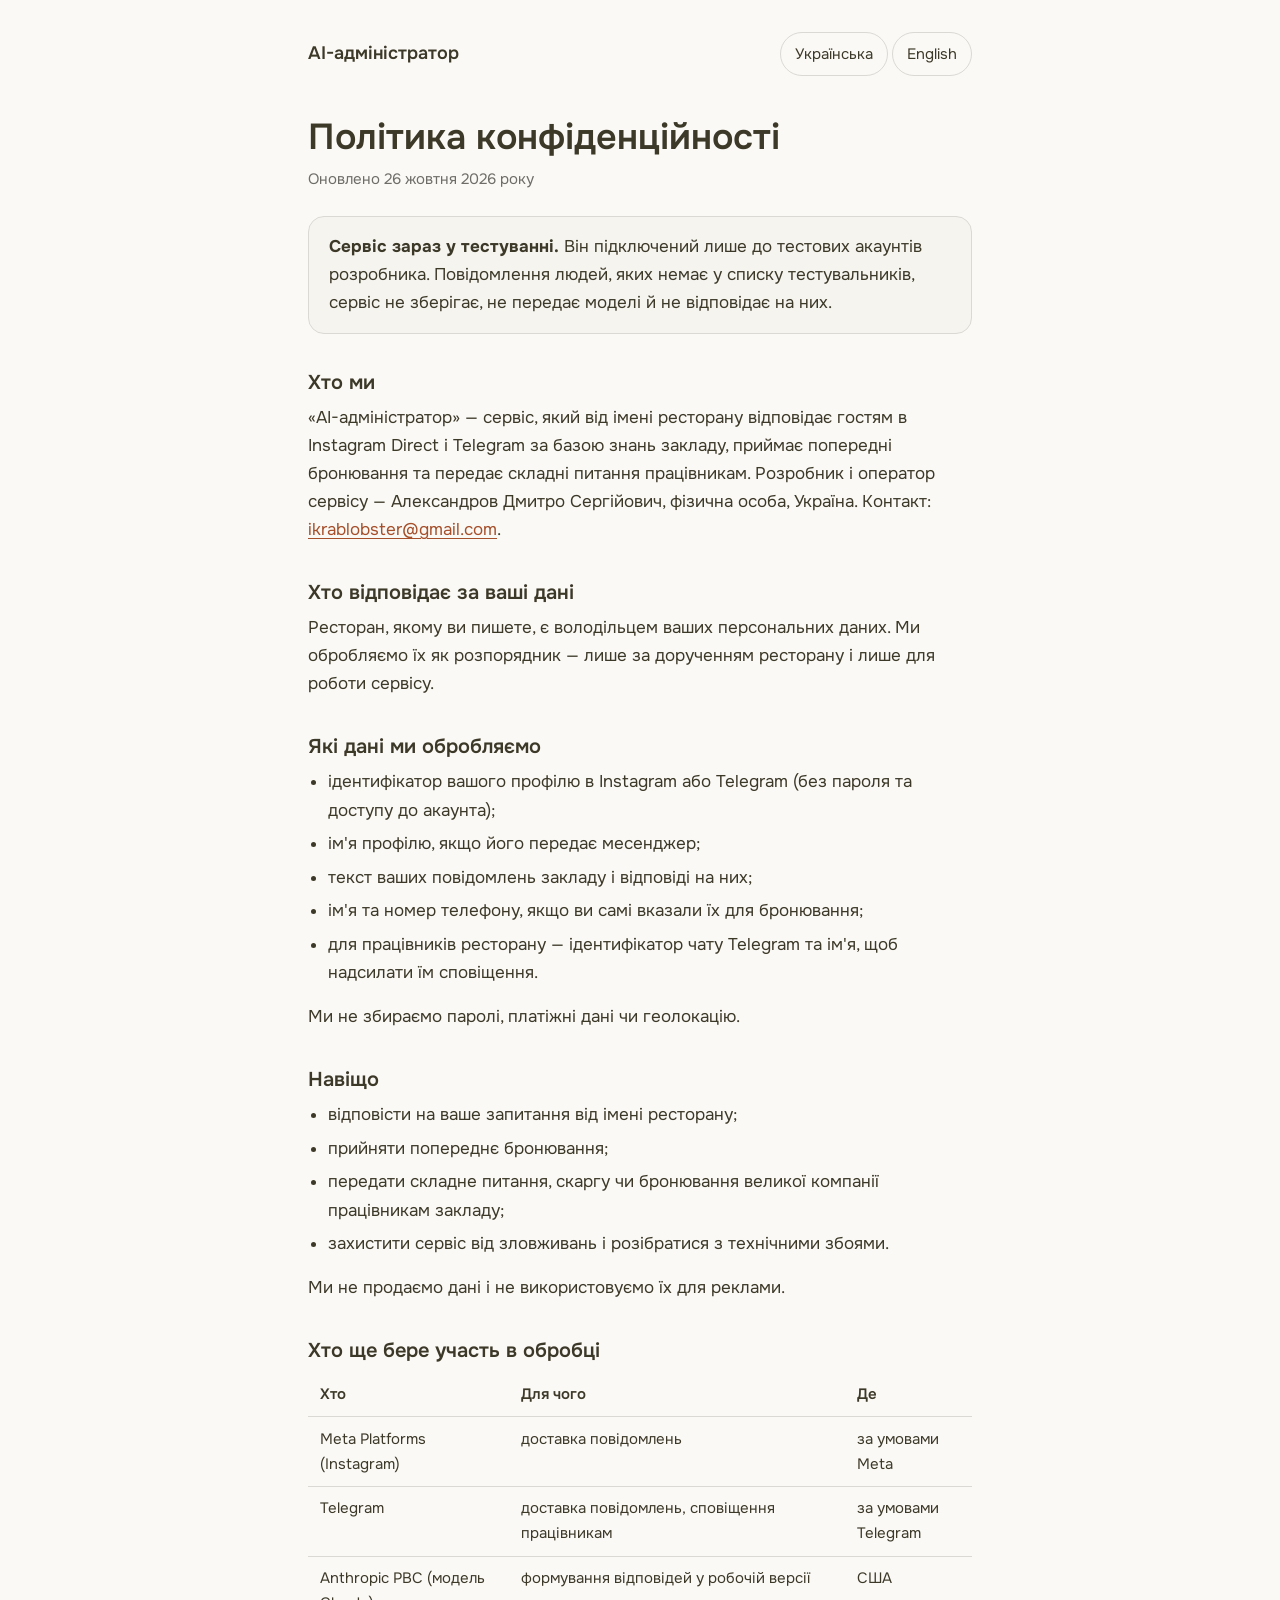
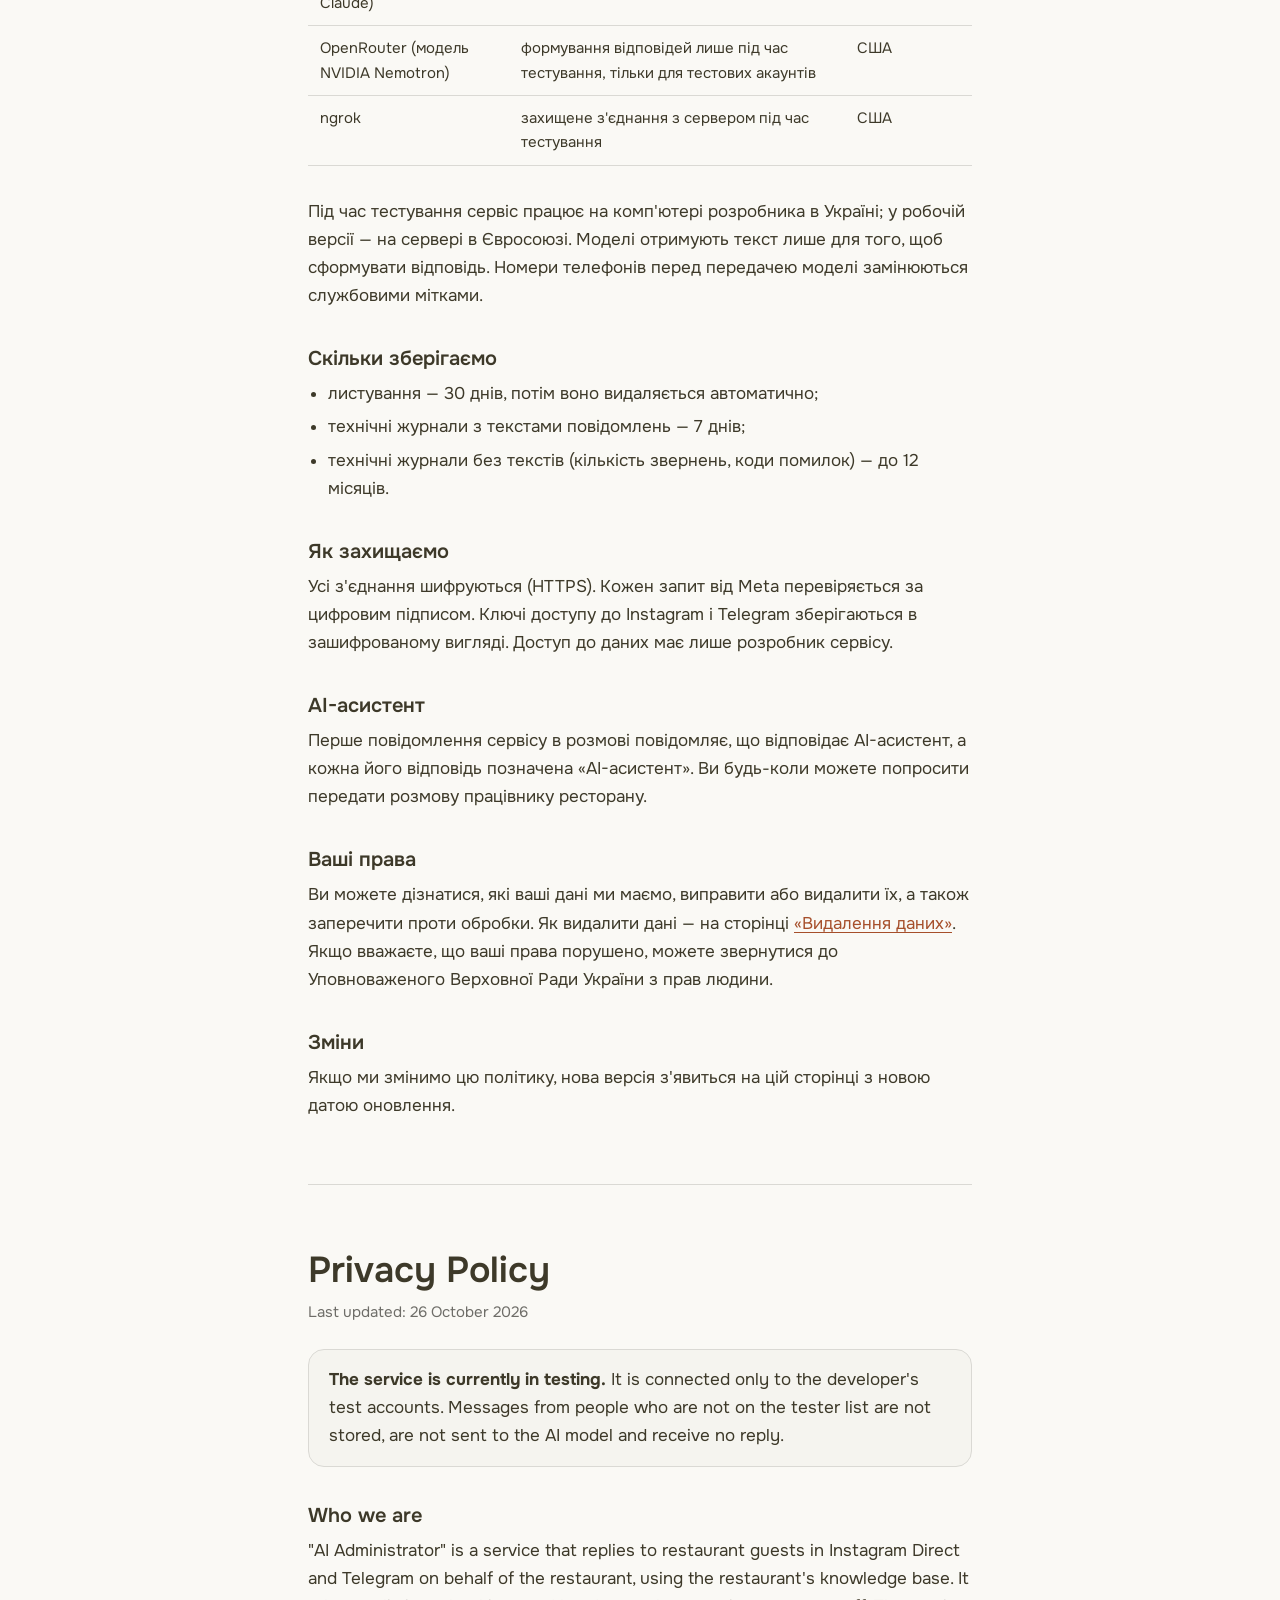
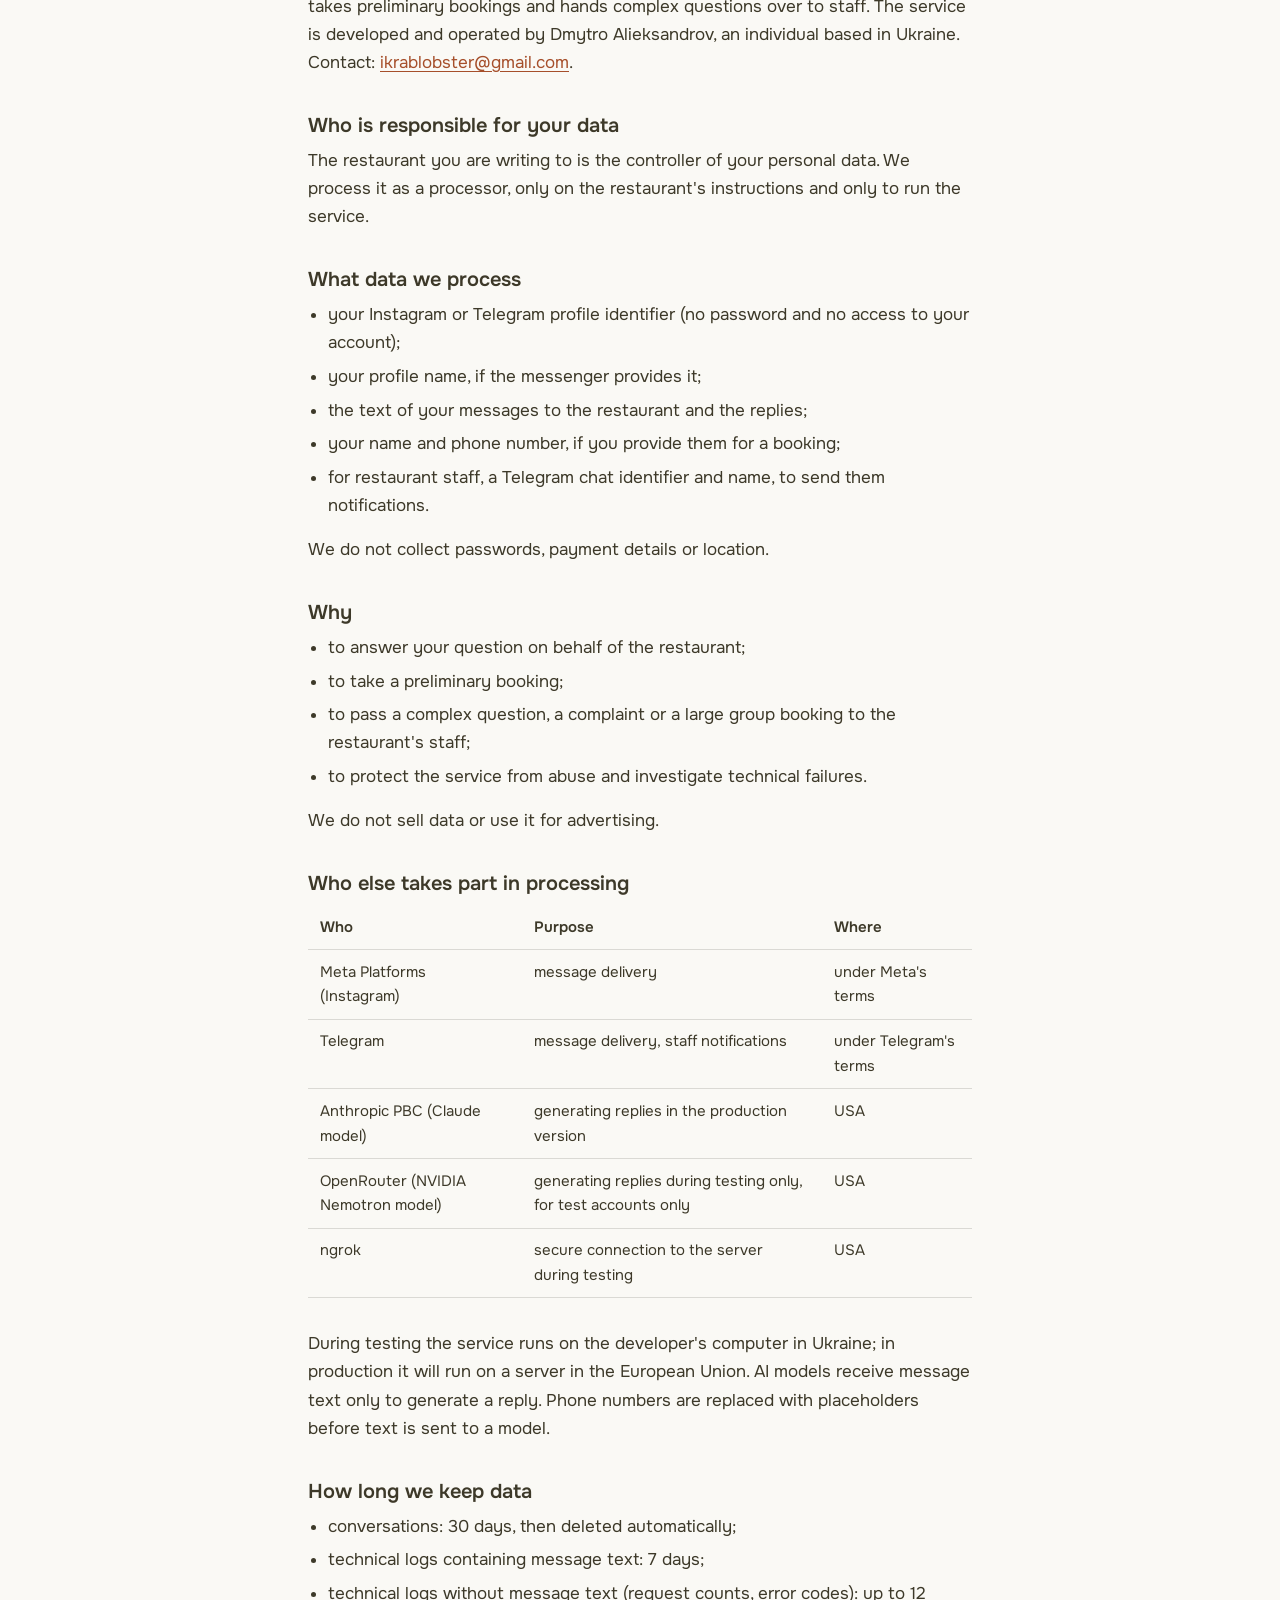
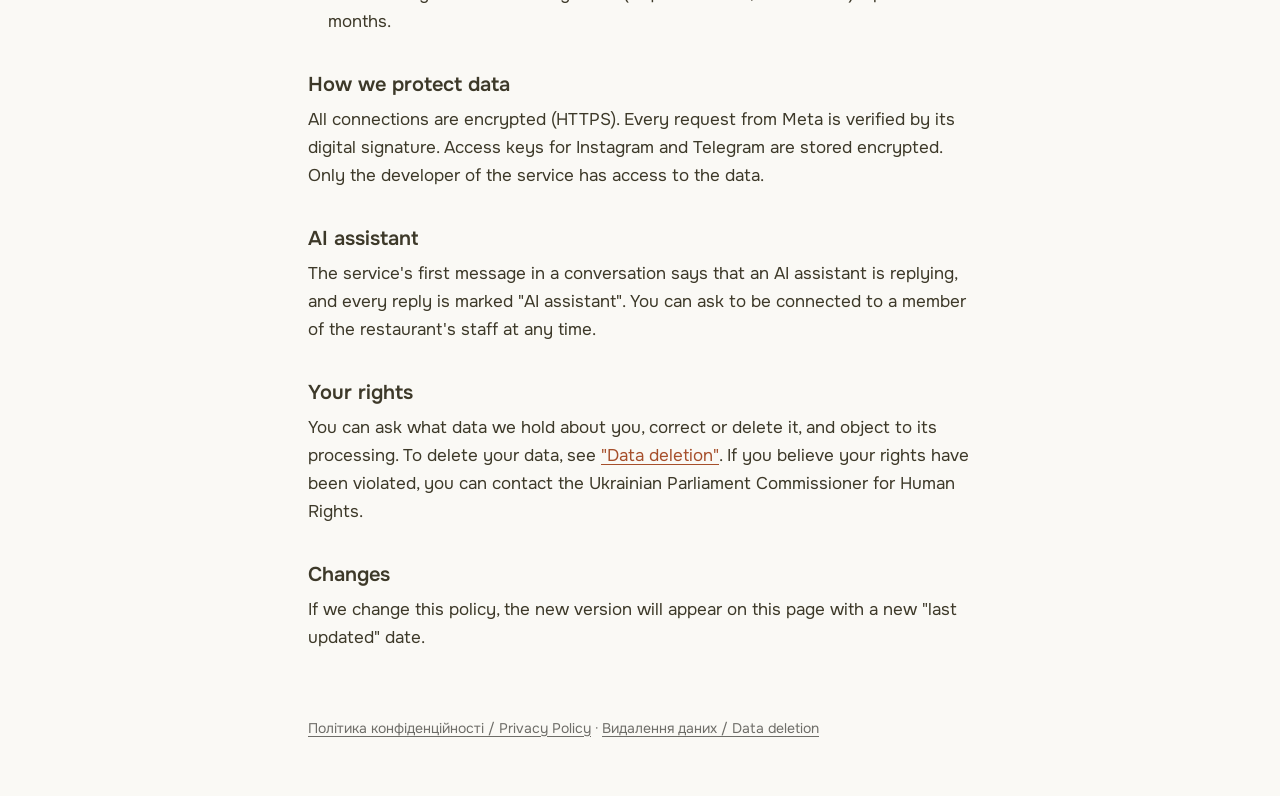
==== privacy.html @ 5cb9f988 "Політика конфіденційності та видалення даних Co-Authored-By: Claude Opus 5.5 <noreply@anthropic.com>" ====
<!doctype html>
<html lang="uk">
<head>
<meta charset="utf-8">
<meta name="viewport" content="width=device-width, initial-scale=1">
<title>Політика конфіденційності · AI-адміністратор</title>
<meta name="description" content="Як AI-адміністратор ресторанів обробляє повідомлення гостів і персональні дані. Privacy Policy.">
<meta name="theme-color" media="(prefers-color-scheme: light)" content="#FBF9F4">
<meta name="theme-color" media="(prefers-color-scheme: dark)" content="#30302E">
<link rel="preconnect" href="https://fonts.googleapis.com">
<link rel="preconnect" href="https://fonts.gstatic.com" crossorigin>
<link rel="stylesheet" href="https://fonts.googleapis.com/css2?family=Onest:wght@400;600&display=swap">
<link rel="stylesheet" href="style.css">
</head>
<body>
<a class="skip" href="#uk">Перейти до тексту</a>
<header>
  <a class="brand" href="index.html">AI-адміністратор</a>
  <nav class="langs" aria-label="Мова / Language">
    <a href="#uk" lang="uk">Українська</a>
    <a href="#en" lang="en">English</a>
  </nav>
</header>

<main>
<section class="lang" id="uk" lang="uk">
  <h1>Політика конфіденційності</h1>
  <p class="meta">Оновлено 26 жовтня 2026 року</p>

  <div class="note">
    <p><strong>Сервіс зараз у тестуванні.</strong> Він підключений лише до тестових акаунтів розробника. Повідомлення людей, яких немає у списку тестувальників, сервіс не зберігає, не передає моделі й не відповідає на них.</p>
  </div>

  <h2>Хто ми</h2>
  <p>«AI-адміністратор» — сервіс, який від імені ресторану відповідає гостям в Instagram Direct і Telegram за базою знань закладу, приймає попередні бронювання та передає складні питання працівникам. Розробник і оператор сервісу — Александров Дмитро Сергійович, фізична особа, Україна. Контакт: <a href="mailto:ikrablobster@gmail.com">ikrablobster@gmail.com</a>.</p>

  <h2>Хто відповідає за ваші дані</h2>
  <p>Ресторан, якому ви пишете, є володільцем ваших персональних даних. Ми обробляємо їх як розпорядник — лише за дорученням ресторану і лише для роботи сервісу.</p>

  <h2>Які дані ми обробляємо</h2>
  <ul>
    <li>ідентифікатор вашого профілю в Instagram або Telegram (без пароля та доступу до акаунта);</li>
    <li>ім'я профілю, якщо його передає месенджер;</li>
    <li>текст ваших повідомлень закладу і відповіді на них;</li>
    <li>ім'я та номер телефону, якщо ви самі вказали їх для бронювання;</li>
    <li>для працівників ресторану — ідентифікатор чату Telegram та ім'я, щоб надсилати їм сповіщення.</li>
  </ul>
  <p>Ми не збираємо паролі, платіжні дані чи геолокацію.</p>

  <h2>Навіщо</h2>
  <ul>
    <li>відповісти на ваше запитання від імені ресторану;</li>
    <li>прийняти попереднє бронювання;</li>
    <li>передати складне питання, скаргу чи бронювання великої компанії працівникам закладу;</li>
    <li>захистити сервіс від зловживань і розібратися з технічними збоями.</li>
  </ul>
  <p>Ми не продаємо дані і не використовуємо їх для реклами.</p>

  <h2>Хто ще бере участь в обробці</h2>
  <div class="table-wrap">
  <table>
    <thead><tr><th scope="col">Хто</th><th scope="col">Для чого</th><th scope="col">Де</th></tr></thead>
    <tbody>
      <tr><td>Meta Platforms (Instagram)</td><td>доставка повідомлень</td><td>за умовами Meta</td></tr>
      <tr><td>Telegram</td><td>доставка повідомлень, сповіщення працівникам</td><td>за умовами Telegram</td></tr>
      <tr><td>Anthropic PBC (модель Claude)</td><td>формування відповідей у робочій версії</td><td>США</td></tr>
      <tr><td>OpenRouter (модель NVIDIA Nemotron)</td><td>формування відповідей лише під час тестування, тільки для тестових акаунтів</td><td>США</td></tr>
      <tr><td>ngrok</td><td>захищене з'єднання з сервером під час тестування</td><td>США</td></tr>
    </tbody>
  </table>
  </div>
  <p>Під час тестування сервіс працює на комп'ютері розробника в Україні; у робочій версії — на сервері в Євросоюзі. Моделі отримують текст лише для того, щоб сформувати відповідь. Номери телефонів перед передачею моделі замінюються службовими мітками.</p>

  <h2>Скільки зберігаємо</h2>
  <ul>
    <li>листування — 30 днів, потім воно видаляється автоматично;</li>
    <li>технічні журнали з текстами повідомлень — 7 днів;</li>
    <li>технічні журнали без текстів (кількість звернень, коди помилок) — до 12 місяців.</li>
  </ul>

  <h2>Як захищаємо</h2>
  <p>Усі з'єднання шифруються (HTTPS). Кожен запит від Meta перевіряється за цифровим підписом. Ключі доступу до Instagram і Telegram зберігаються в зашифрованому вигляді. Доступ до даних має лише розробник сервісу.</p>

  <h2>AI-асистент</h2>
  <p>Перше повідомлення сервісу в розмові повідомляє, що відповідає AI-асистент, а кожна його відповідь позначена «AI-асистент». Ви будь-коли можете попросити передати розмову працівнику ресторану.</p>

  <h2>Ваші права</h2>
  <p>Ви можете дізнатися, які ваші дані ми маємо, виправити або видалити їх, а також заперечити проти обробки. Як видалити дані — на сторінці <a href="data-deletion.html">«Видалення даних»</a>. Якщо вважаєте, що ваші права порушено, можете звернутися до Уповноваженого Верховної Ради України з прав людини.</p>

  <h2>Зміни</h2>
  <p>Якщо ми змінимо цю політику, нова версія з'явиться на цій сторінці з новою датою оновлення.</p>
</section>

<section class="lang" id="en" lang="en">
  <h1>Privacy Policy</h1>
  <p class="meta">Last updated: 26 October 2026</p>

  <div class="note">
    <p><strong>The service is currently in testing.</strong> It is connected only to the developer's test accounts. Messages from people who are not on the tester list are not stored, are not sent to the AI model and receive no reply.</p>
  </div>

  <h2>Who we are</h2>
  <p>"AI Administrator" is a service that replies to restaurant guests in Instagram Direct and Telegram on behalf of the restaurant, using the restaurant's knowledge base. It takes preliminary bookings and hands complex questions over to staff. The service is developed and operated by Dmytro Alieksandrov, an individual based in Ukraine. Contact: <a href="mailto:ikrablobster@gmail.com">ikrablobster@gmail.com</a>.</p>

  <h2>Who is responsible for your data</h2>
  <p>The restaurant you are writing to is the controller of your personal data. We process it as a processor, only on the restaurant's instructions and only to run the service.</p>

  <h2>What data we process</h2>
  <ul>
    <li>your Instagram or Telegram profile identifier (no password and no access to your account);</li>
    <li>your profile name, if the messenger provides it;</li>
    <li>the text of your messages to the restaurant and the replies;</li>
    <li>your name and phone number, if you provide them for a booking;</li>
    <li>for restaurant staff, a Telegram chat identifier and name, to send them notifications.</li>
  </ul>
  <p>We do not collect passwords, payment details or location.</p>

  <h2>Why</h2>
  <ul>
    <li>to answer your question on behalf of the restaurant;</li>
    <li>to take a preliminary booking;</li>
    <li>to pass a complex question, a complaint or a large group booking to the restaurant's staff;</li>
    <li>to protect the service from abuse and investigate technical failures.</li>
  </ul>
  <p>We do not sell data or use it for advertising.</p>

  <h2>Who else takes part in processing</h2>
  <div class="table-wrap">
  <table>
    <thead><tr><th scope="col">Who</th><th scope="col">Purpose</th><th scope="col">Where</th></tr></thead>
    <tbody>
      <tr><td>Meta Platforms (Instagram)</td><td>message delivery</td><td>under Meta's terms</td></tr>
      <tr><td>Telegram</td><td>message delivery, staff notifications</td><td>under Telegram's terms</td></tr>
      <tr><td>Anthropic PBC (Claude model)</td><td>generating replies in the production version</td><td>USA</td></tr>
      <tr><td>OpenRouter (NVIDIA Nemotron model)</td><td>generating replies during testing only, for test accounts only</td><td>USA</td></tr>
      <tr><td>ngrok</td><td>secure connection to the server during testing</td><td>USA</td></tr>
    </tbody>
  </table>
  </div>
  <p>During testing the service runs on the developer's computer in Ukraine; in production it will run on a server in the European Union. AI models receive message text only to generate a reply. Phone numbers are replaced with placeholders before text is sent to a model.</p>

  <h2>How long we keep data</h2>
  <ul>
    <li>conversations: 30 days, then deleted automatically;</li>
    <li>technical logs containing message text: 7 days;</li>
    <li>technical logs without message text (request counts, error codes): up to 12 months.</li>
  </ul>

  <h2>How we protect data</h2>
  <p>All connections are encrypted (HTTPS). Every request from Meta is verified by its digital signature. Access keys for Instagram and Telegram are stored encrypted. Only the developer of the service has access to the data.</p>

  <h2>AI assistant</h2>
  <p>The service's first message in a conversation says that an AI assistant is replying, and every reply is marked "AI assistant". You can ask to be connected to a member of the restaurant's staff at any time.</p>

  <h2>Your rights</h2>
  <p>You can ask what data we hold about you, correct or delete it, and object to its processing. To delete your data, see <a href="data-deletion.html#en">"Data deletion"</a>. If you believe your rights have been violated, you can contact the Ukrainian Parliament Commissioner for Human Rights.</p>

  <h2>Changes</h2>
  <p>If we change this policy, the new version will appear on this page with a new "last updated" date.</p>
</section>
</main>

<footer>
  <p><a href="privacy.html">Політика конфіденційності / Privacy Policy</a> · <a href="data-deletion.html">Видалення даних / Data deletion</a></p>
</footer>
</body>
</html>
---- style.css ----
/* Правовые страницы AI-адміністратора. Токены — из docs/mockups/landing.html (светлая и тёмная тема). */
:root {
  --background: oklch(0.9818 0.0054 95.0986);
  --foreground: oklch(0.3438 0.0269 95.7226);
  --card: oklch(0.9665 0.0067 97.3521);
  --muted-foreground: oklch(0.5341 0.0078 97.4503);
  --border: oklch(0.8847 0.0069 97.3627);
  --accent-text: oklch(0.5300 0.1250 42.0000);
  --ring: oklch(0.6171 0.1375 39.0427);
  --font-sans: "Onest", "Outfit", ui-sans-serif, system-ui, -apple-system, "Segoe UI", sans-serif;
  --radius: 1rem;
  color-scheme: light dark;
}
@media (prefers-color-scheme: dark) {
  :root {
    --background: oklch(0.2679 0.0036 106.6427);
    --foreground: oklch(0.9576 0.0027 106.4494);
    --card: oklch(0.2928 0.0018 106.5092);
    --muted-foreground: oklch(0.7713 0.0169 99.0657);
    --border: oklch(0.3618 0.0101 106.8928);
    --accent-text: oklch(0.7500 0.1100 40.0000);
    --ring: oklch(0.6724 0.1308 38.7559);
  }
}

*, *::before, *::after { box-sizing: border-box; }
html { -webkit-text-size-adjust: 100%; scroll-behavior: smooth; }
@media (prefers-reduced-motion: reduce) { html { scroll-behavior: auto; } }

body {
  margin: 0;
  background: var(--background);
  color: var(--foreground);
  font-family: var(--font-sans);
  font-size: 1.0625rem;
  line-height: 1.65;
}

.skip {
  position: absolute; left: 1rem; top: -3rem;
  background: var(--card); color: var(--foreground);
  padding: 0.5rem 1rem; border-radius: 0.5rem; border: 1px solid var(--border);
}
.skip:focus { top: 1rem; }

header, main, footer { max-width: 44rem; margin: 0 auto; padding: 0 1.25rem; }
header { padding-top: 2rem; display: flex; flex-wrap: wrap; gap: 0.75rem 1.5rem; align-items: center; justify-content: space-between; }
.brand { font-weight: 600; font-size: 1.125rem; color: var(--foreground); text-decoration: none; }
nav.langs { display: flex; gap: 0.25rem; }
nav.langs a {
  display: inline-flex; align-items: center; min-height: 44px; padding: 0 0.875rem;
  border: 1px solid var(--border); border-radius: 999px;
  color: var(--foreground); text-decoration: none; font-size: 0.9375rem;
}
nav.langs a:hover { border-color: var(--ring); }

main { padding-top: 1rem; padding-bottom: 3rem; }
section.lang + section.lang { margin-top: 4rem; padding-top: 2.5rem; border-top: 1px solid var(--border); }
h1 { font-size: clamp(1.75rem, 1.4rem + 1.5vw, 2.25rem); line-height: 1.2; font-weight: 600; margin: 1.5rem 0 0.5rem; text-wrap: balance; }
h2 { font-size: 1.25rem; line-height: 1.3; font-weight: 600; margin: 2.25rem 0 0.5rem; text-wrap: balance; }
p, ul, table { margin: 0 0 1rem; }
ul { padding-left: 1.25rem; }
li + li { margin-top: 0.35rem; }
.meta { color: var(--muted-foreground); font-size: 0.9375rem; margin-bottom: 1.5rem; }

a { color: var(--accent-text); text-underline-offset: 0.2em; }
a:focus-visible, .skip:focus-visible { outline: 3px solid var(--ring); outline-offset: 3px; border-radius: 0.25rem; }

.note {
  background: var(--card); border: 1px solid var(--border); border-radius: var(--radius);
  padding: 1rem 1.25rem; margin: 1.5rem 0;
}
.note p:last-child { margin-bottom: 0; }

.table-wrap { overflow-x: auto; margin: 0 0 1rem; }
table { width: 100%; border-collapse: collapse; font-size: 0.9375rem; }
th, td { text-align: left; vertical-align: top; padding: 0.6rem 0.75rem; border-bottom: 1px solid var(--border); }
th { font-weight: 600; }

footer { padding-bottom: 2.5rem; color: var(--muted-foreground); font-size: 0.875rem; }
footer a { color: inherit; }
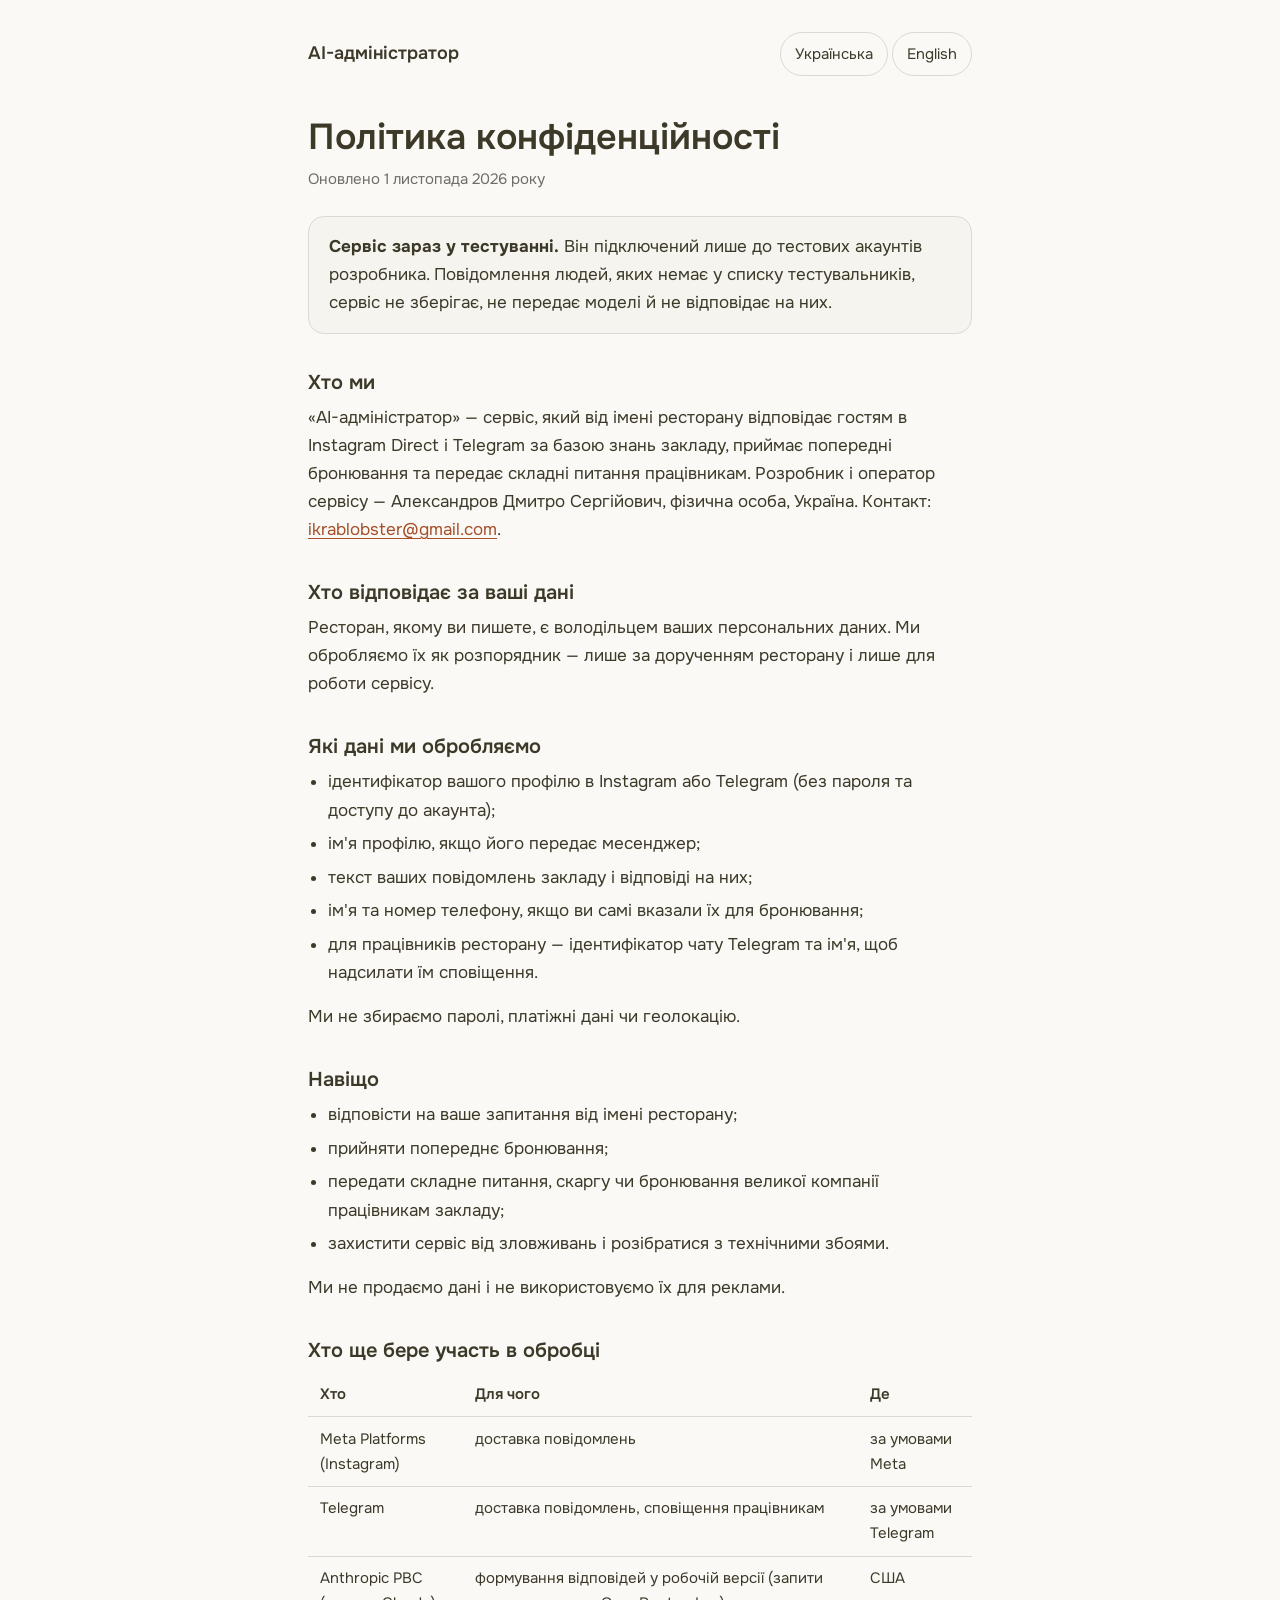
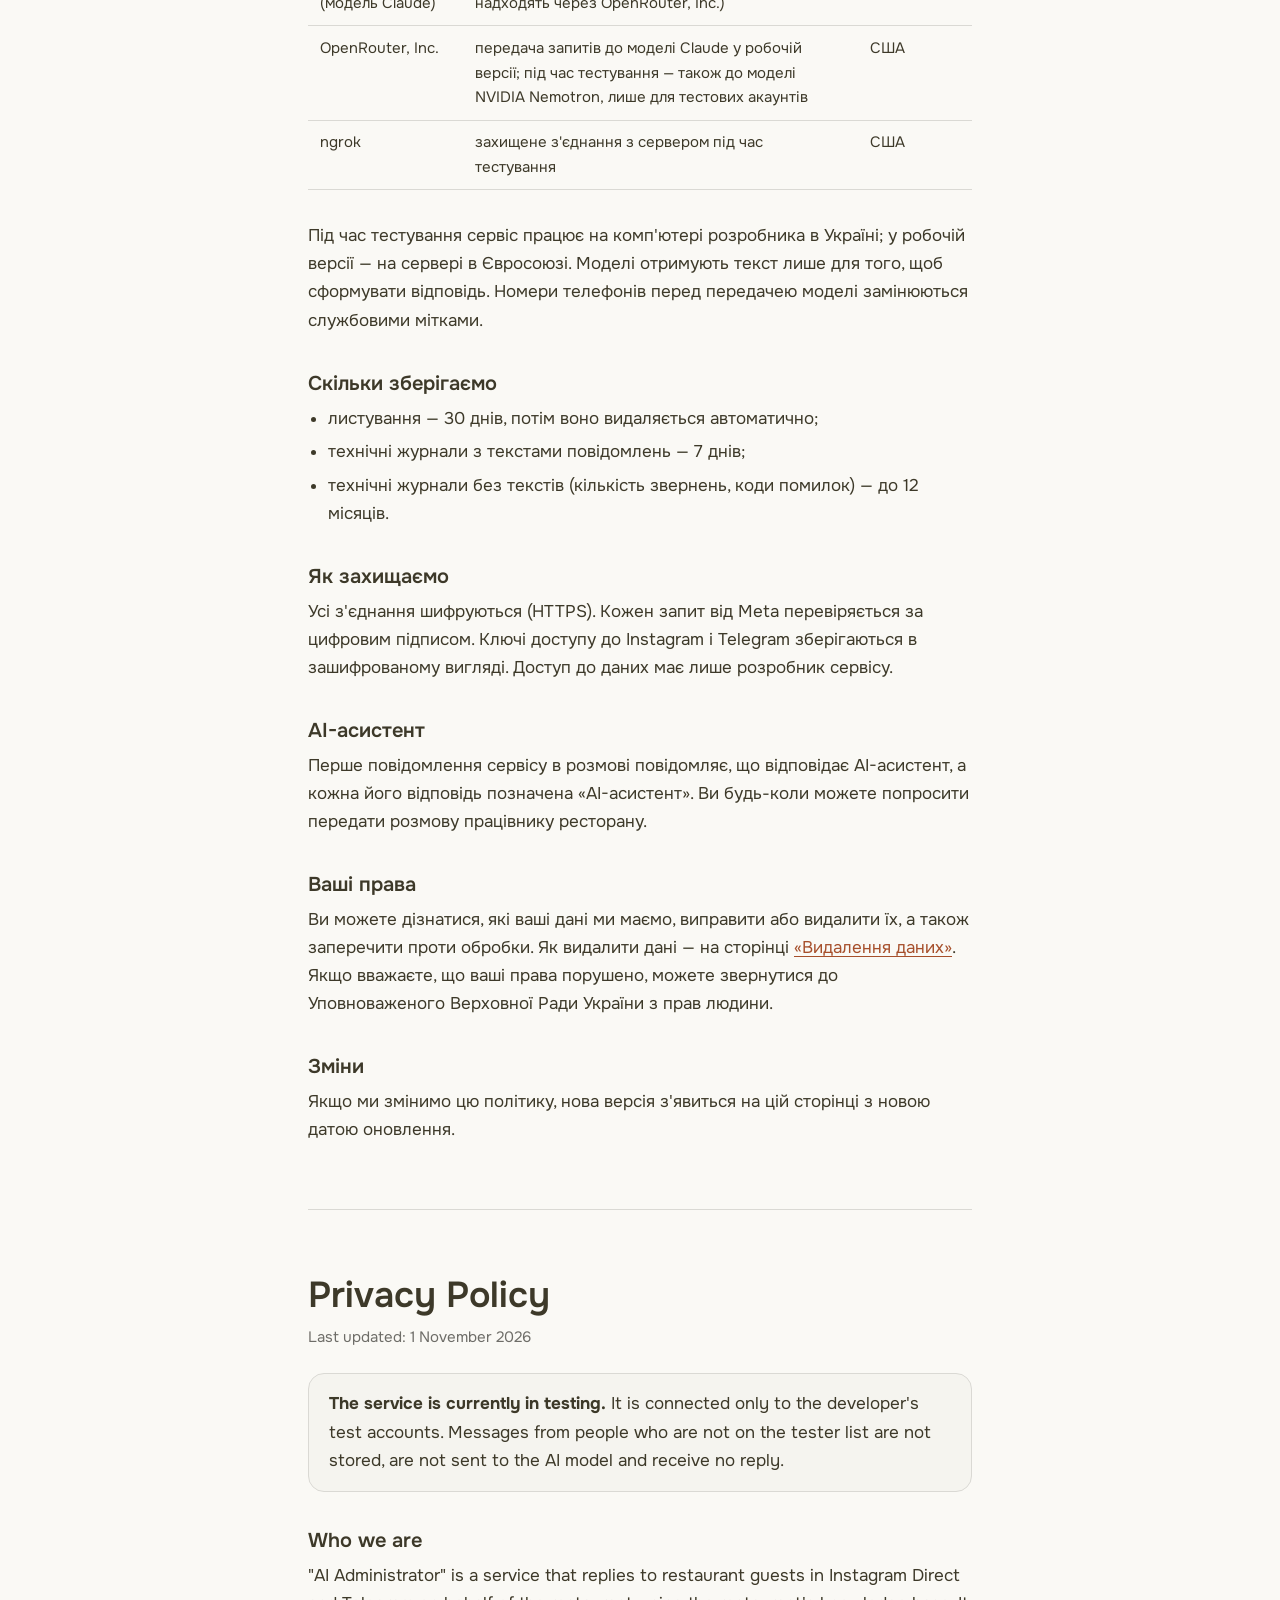
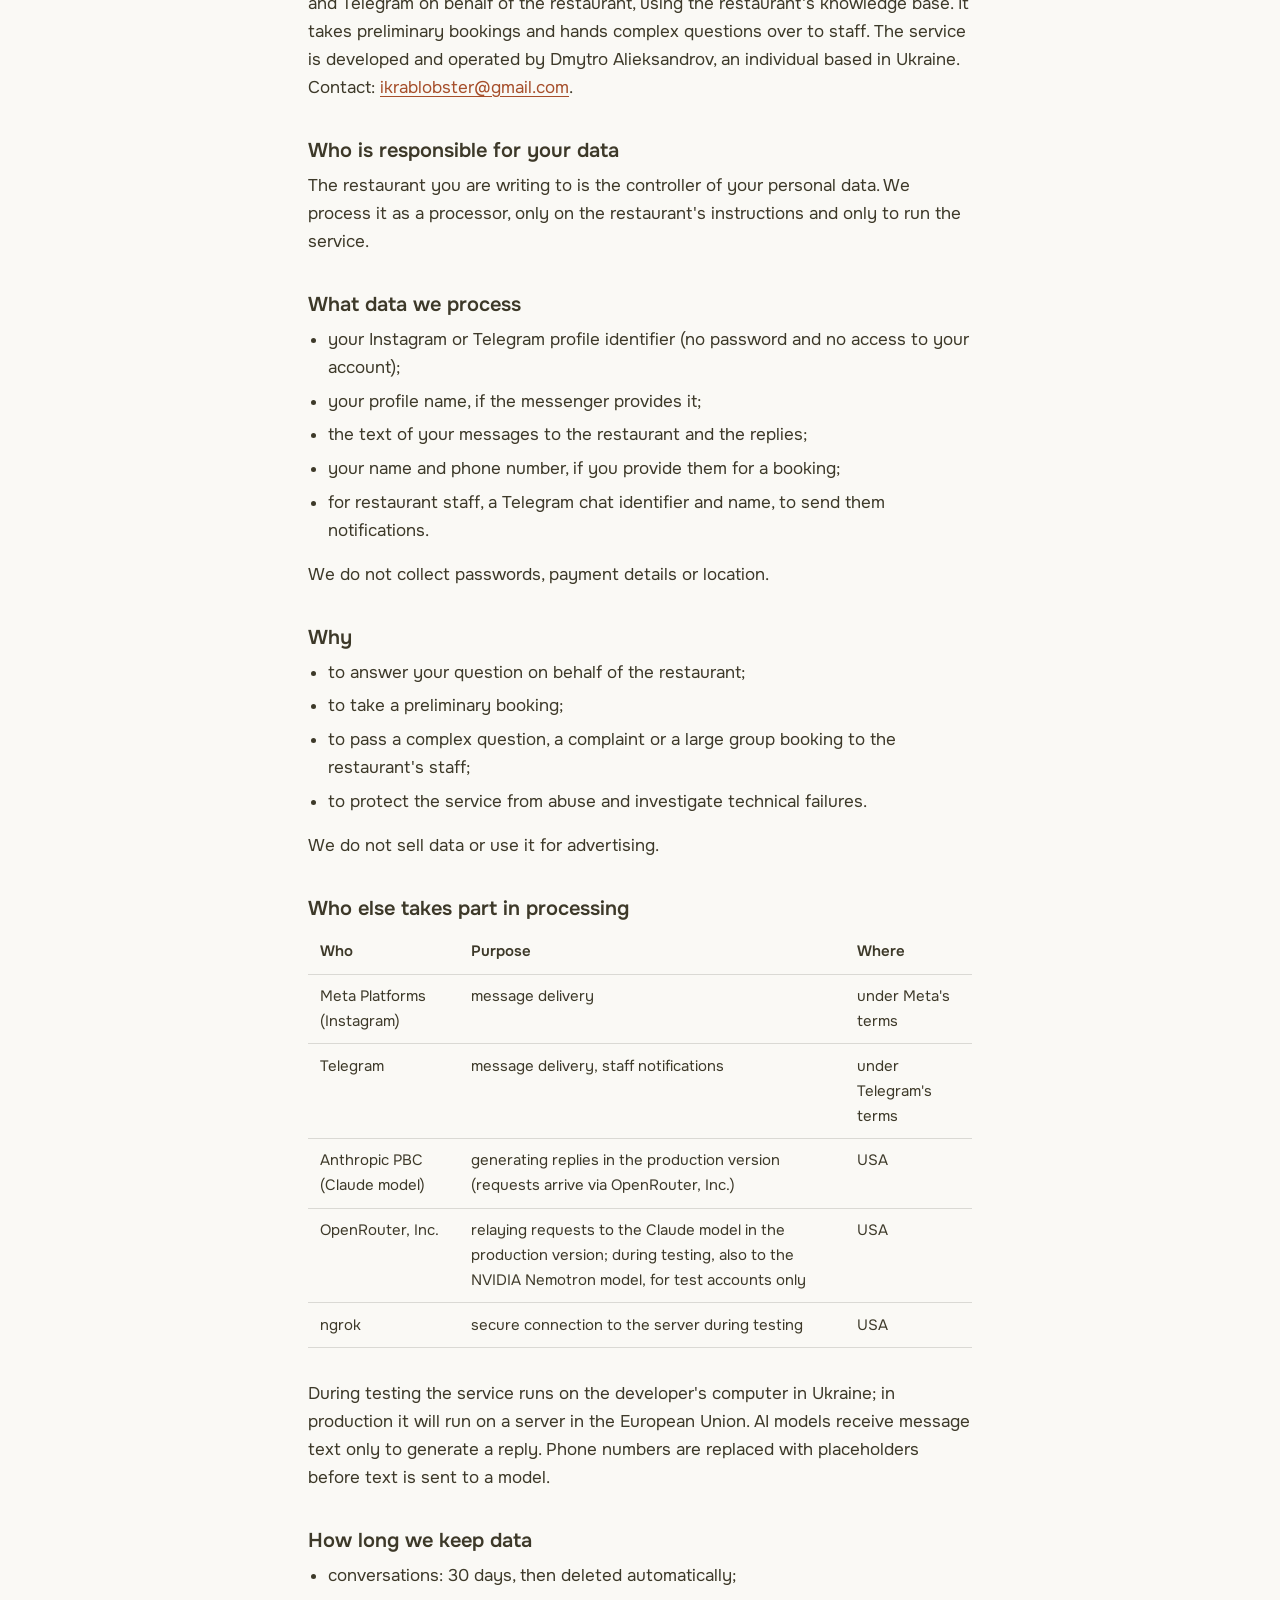
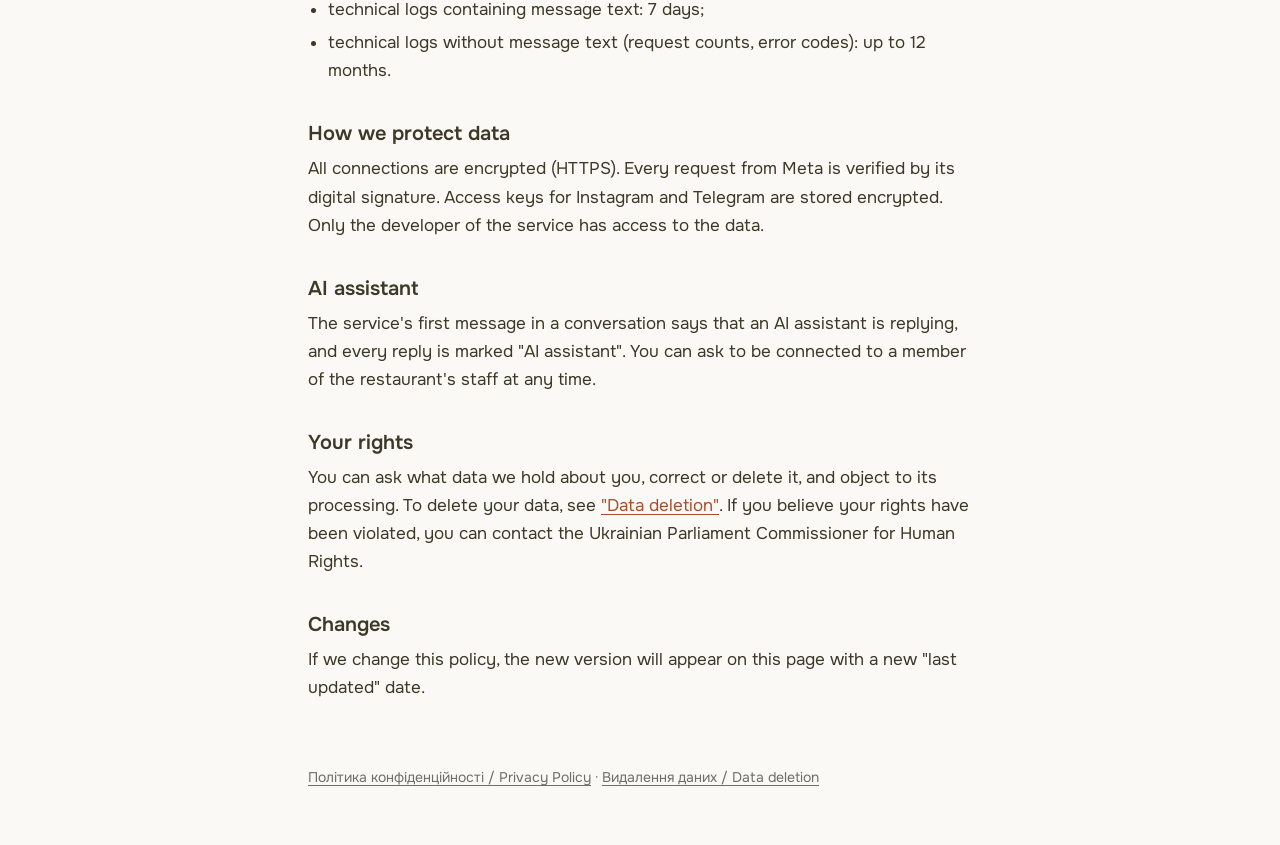
==== commit 1b42fd30: "Політика конфіденційності: OpenRouter, Inc. як постачальник передачі запитів до моделі Co-Authored-B" ====
--- a/privacy.html
+++ b/privacy.html
@@ -25,7 +25,7 @@
 <main>
 <section class="lang" id="uk" lang="uk">
   <h1>Політика конфіденційності</h1>
-  <p class="meta">Оновлено 26 жовтня 2026 року</p>
+  <p class="meta">Оновлено 1 листопада 2026 року</p>
 
   <div class="note">
     <p><strong>Сервіс зараз у тестуванні.</strong> Він підключений лише до тестових акаунтів розробника. Повідомлення людей, яких немає у списку тестувальників, сервіс не зберігає, не передає моделі й не відповідає на них.</p>
@@ -63,8 +63,8 @@
     <tbody>
       <tr><td>Meta Platforms (Instagram)</td><td>доставка повідомлень</td><td>за умовами Meta</td></tr>
       <tr><td>Telegram</td><td>доставка повідомлень, сповіщення працівникам</td><td>за умовами Telegram</td></tr>
-      <tr><td>Anthropic PBC (модель Claude)</td><td>формування відповідей у робочій версії</td><td>США</td></tr>
-      <tr><td>OpenRouter (модель NVIDIA Nemotron)</td><td>формування відповідей лише під час тестування, тільки для тестових акаунтів</td><td>США</td></tr>
+      <tr><td>Anthropic PBC (модель Claude)</td><td>формування відповідей у робочій версії (запити надходять через OpenRouter, Inc.)</td><td>США</td></tr>
+      <tr><td>OpenRouter, Inc.</td><td>передача запитів до моделі Claude у робочій версії; під час тестування — також до моделі NVIDIA Nemotron, лише для тестових акаунтів</td><td>США</td></tr>
       <tr><td>ngrok</td><td>захищене з'єднання з сервером під час тестування</td><td>США</td></tr>
     </tbody>
   </table>
@@ -93,7 +93,7 @@
 
 <section class="lang" id="en" lang="en">
   <h1>Privacy Policy</h1>
-  <p class="meta">Last updated: 26 October 2026</p>
+  <p class="meta">Last updated: 1 November 2026</p>
 
   <div class="note">
     <p><strong>The service is currently in testing.</strong> It is connected only to the developer's test accounts. Messages from people who are not on the tester list are not stored, are not sent to the AI model and receive no reply.</p>
@@ -131,8 +131,8 @@
     <tbody>
       <tr><td>Meta Platforms (Instagram)</td><td>message delivery</td><td>under Meta's terms</td></tr>
       <tr><td>Telegram</td><td>message delivery, staff notifications</td><td>under Telegram's terms</td></tr>
-      <tr><td>Anthropic PBC (Claude model)</td><td>generating replies in the production version</td><td>USA</td></tr>
-      <tr><td>OpenRouter (NVIDIA Nemotron model)</td><td>generating replies during testing only, for test accounts only</td><td>USA</td></tr>
+      <tr><td>Anthropic PBC (Claude model)</td><td>generating replies in the production version (requests arrive via OpenRouter, Inc.)</td><td>USA</td></tr>
+      <tr><td>OpenRouter, Inc.</td><td>relaying requests to the Claude model in the production version; during testing, also to the NVIDIA Nemotron model, for test accounts only</td><td>USA</td></tr>
       <tr><td>ngrok</td><td>secure connection to the server during testing</td><td>USA</td></tr>
     </tbody>
   </table>
